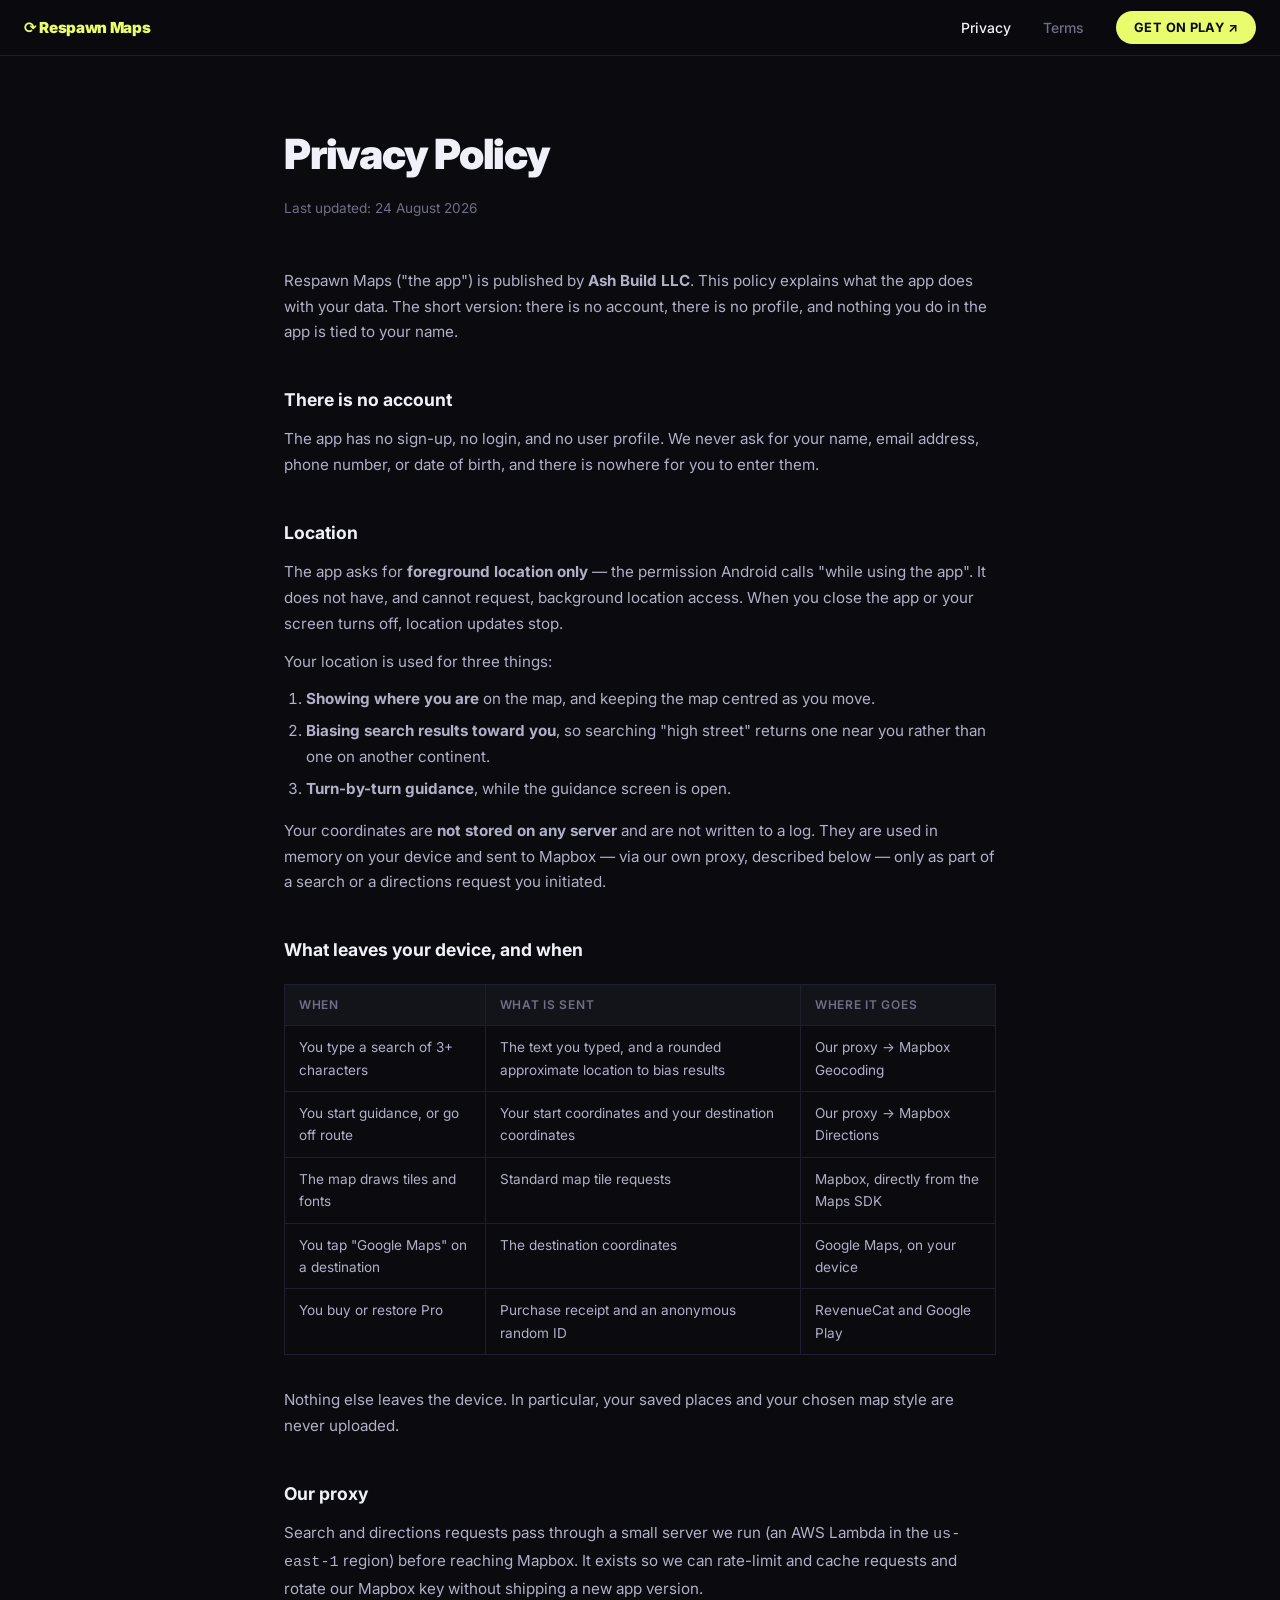
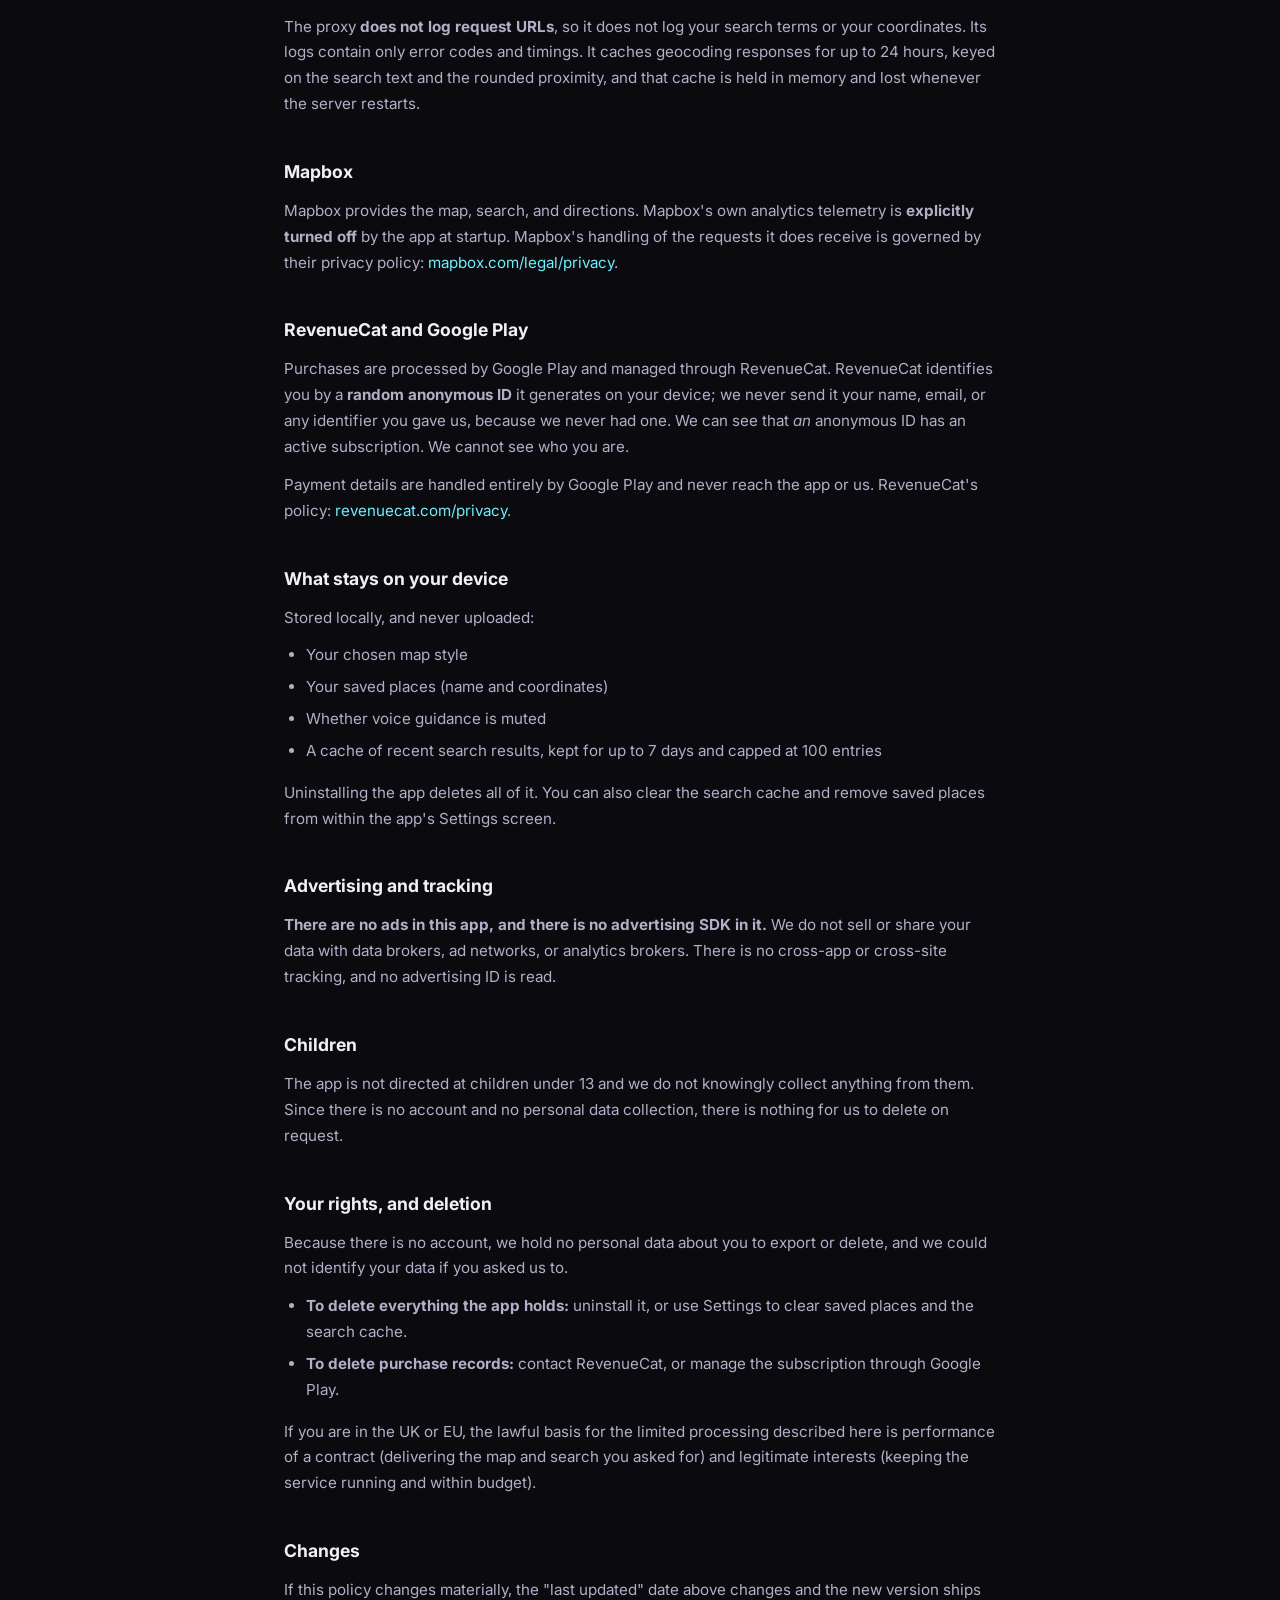
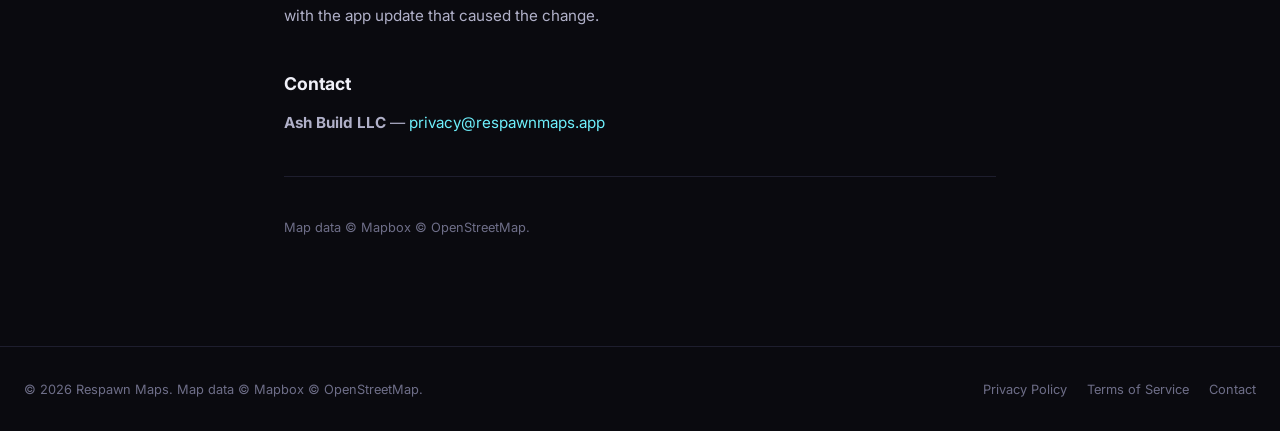
==== privacy.html @ 0413c215 "Add files via upload" ====
<!DOCTYPE html>
<html lang="en">
<head>
  <meta charset="UTF-8" />
  <meta name="viewport" content="width=device-width, initial-scale=1.0" />
  <title>Privacy Policy — Respawn Maps</title>
  <meta name="description" content="Respawn Maps privacy policy. No account, no profile, no tracking. Your location stays on your device." />
  <link rel="stylesheet" href="style.css" />
</head>
<body>

<nav>
  <a href="index.html" class="logo">⟳ Respawn Maps</a>
  <span class="spacer"></span>
  <a href="privacy.html" style="color:var(--text)">Privacy</a>
  <a href="terms.html">Terms</a>
  <a href="https://play.google.com/store/apps/details?id=com.ashbuild.respawnmaps" class="cta" target="_blank" rel="noopener">Get on Play ↗</a>
</nav>

<div class="legal-page">
  <h1>Privacy Policy</h1>
  <p class="updated">Last updated: 24 August 2026</p>

  <p>
    Respawn Maps ("the app") is published by <strong>Ash Build LLC</strong>. This policy explains
    what the app does with your data. The short version: there is no account, there is no profile,
    and nothing you do in the app is tied to your name.
  </p>

  <h2>There is no account</h2>
  <p>
    The app has no sign-up, no login, and no user profile. We never ask for your name, email
    address, phone number, or date of birth, and there is nowhere for you to enter them.
  </p>

  <h2>Location</h2>
  <p>
    The app asks for <strong>foreground location only</strong> — the permission Android calls
    "while using the app". It does not have, and cannot request, background location access.
    When you close the app or your screen turns off, location updates stop.
  </p>
  <p>Your location is used for three things:</p>
  <ol>
    <li><strong>Showing where you are</strong> on the map, and keeping the map centred as you move.</li>
    <li><strong>Biasing search results toward you</strong>, so searching "high street" returns one near you rather than one on another continent.</li>
    <li><strong>Turn-by-turn guidance</strong>, while the guidance screen is open.</li>
  </ol>
  <p>
    Your coordinates are <strong>not stored on any server</strong> and are not written to a log.
    They are used in memory on your device and sent to Mapbox — via our own proxy, described
    below — only as part of a search or a directions request you initiated.
  </p>

  <h2>What leaves your device, and when</h2>
  <table>
    <thead>
      <tr>
        <th>When</th>
        <th>What is sent</th>
        <th>Where it goes</th>
      </tr>
    </thead>
    <tbody>
      <tr>
        <td>You type a search of 3+ characters</td>
        <td>The text you typed, and a rounded approximate location to bias results</td>
        <td>Our proxy → Mapbox Geocoding</td>
      </tr>
      <tr>
        <td>You start guidance, or go off route</td>
        <td>Your start coordinates and your destination coordinates</td>
        <td>Our proxy → Mapbox Directions</td>
      </tr>
      <tr>
        <td>The map draws tiles and fonts</td>
        <td>Standard map tile requests</td>
        <td>Mapbox, directly from the Maps SDK</td>
      </tr>
      <tr>
        <td>You tap "Google Maps" on a destination</td>
        <td>The destination coordinates</td>
        <td>Google Maps, on your device</td>
      </tr>
      <tr>
        <td>You buy or restore Pro</td>
        <td>Purchase receipt and an anonymous random ID</td>
        <td>RevenueCat and Google Play</td>
      </tr>
    </tbody>
  </table>
  <p>
    Nothing else leaves the device. In particular, your saved places and your chosen map style
    are never uploaded.
  </p>

  <h2>Our proxy</h2>
  <p>
    Search and directions requests pass through a small server we run (an AWS Lambda in the
    <code>us-east-1</code> region) before reaching Mapbox. It exists so we can rate-limit and
    cache requests and rotate our Mapbox key without shipping a new app version.
  </p>
  <p>
    The proxy <strong>does not log request URLs</strong>, so it does not log your search terms or
    your coordinates. Its logs contain only error codes and timings. It caches geocoding responses
    for up to 24 hours, keyed on the search text and the rounded proximity, and that cache is held
    in memory and lost whenever the server restarts.
  </p>

  <h2>Mapbox</h2>
  <p>
    Mapbox provides the map, search, and directions. Mapbox's own analytics telemetry is
    <strong>explicitly turned off</strong> by the app at startup. Mapbox's handling of the requests
    it does receive is governed by their privacy policy:
    <a href="https://www.mapbox.com/legal/privacy" target="_blank" rel="noopener">mapbox.com/legal/privacy</a>.
  </p>

  <h2>RevenueCat and Google Play</h2>
  <p>
    Purchases are processed by Google Play and managed through RevenueCat. RevenueCat identifies
    you by a <strong>random anonymous ID</strong> it generates on your device; we never send it
    your name, email, or any identifier you gave us, because we never had one. We can see that
    <em>an</em> anonymous ID has an active subscription. We cannot see who you are.
  </p>
  <p>
    Payment details are handled entirely by Google Play and never reach the app or us.
    RevenueCat's policy: <a href="https://www.revenuecat.com/privacy" target="_blank" rel="noopener">revenuecat.com/privacy</a>.
  </p>

  <h2>What stays on your device</h2>
  <p>Stored locally, and never uploaded:</p>
  <ul>
    <li>Your chosen map style</li>
    <li>Your saved places (name and coordinates)</li>
    <li>Whether voice guidance is muted</li>
    <li>A cache of recent search results, kept for up to 7 days and capped at 100 entries</li>
  </ul>
  <p>
    Uninstalling the app deletes all of it. You can also clear the search cache and remove saved
    places from within the app's Settings screen.
  </p>

  <h2>Advertising and tracking</h2>
  <p>
    <strong>There are no ads in this app, and there is no advertising SDK in it.</strong> We do
    not sell or share your data with data brokers, ad networks, or analytics brokers. There is no
    cross-app or cross-site tracking, and no advertising ID is read.
  </p>

  <h2>Children</h2>
  <p>
    The app is not directed at children under 13 and we do not knowingly collect anything from
    them. Since there is no account and no personal data collection, there is nothing for us to
    delete on request.
  </p>

  <h2>Your rights, and deletion</h2>
  <p>
    Because there is no account, we hold no personal data about you to export or delete, and we
    could not identify your data if you asked us to.
  </p>
  <ul>
    <li><strong>To delete everything the app holds:</strong> uninstall it, or use Settings to clear saved places and the search cache.</li>
    <li><strong>To delete purchase records:</strong> contact RevenueCat, or manage the subscription through Google Play.</li>
  </ul>
  <p>
    If you are in the UK or EU, the lawful basis for the limited processing described here is
    performance of a contract (delivering the map and search you asked for) and legitimate
    interests (keeping the service running and within budget).
  </p>

  <h2>Changes</h2>
  <p>
    If this policy changes materially, the "last updated" date above changes and the new version
    ships with the app update that caused the change.
  </p>

  <h2>Contact</h2>
  <p>
    <strong>Ash Build LLC</strong> — <a href="mailto:privacy@respawnmaps.app">privacy@respawnmaps.app</a>
  </p>

  <hr />
  <p style="font-size:.8rem;color:var(--muted)">Map data © Mapbox © OpenStreetMap.</p>
</div>

<footer>
  <span>© 2026 Respawn Maps. Map data © Mapbox © OpenStreetMap.</span>
  <div class="links">
    <a href="privacy.html">Privacy Policy</a>
    <a href="terms.html">Terms of Service</a>
    <a href="mailto:hello@respawnmaps.app">Contact</a>
  </div>
</footer>

</body>
</html>
---- style.css ----
/* Respawn Maps — site/style.css */

@import url('https://fonts.googleapis.com/css2?family=Inter:wght@400;500;600;700;900&display=swap');

:root {
  --bg:        #0a0a0f;
  --surface:   #13131a;
  --border:    #1e1e2e;
  --accent:    #e8fc6e;      /* neon-yellow — echoes the crime-city palette */
  --accent2:   #6ef0fc;      /* cyan */
  --text:      #f0f0f8;
  --muted:     #6e6e88;
  --radius:    12px;
  --max:       760px;
}

*, *::before, *::after { box-sizing: border-box; margin: 0; padding: 0; }

html { font-size: 16px; scroll-behavior: smooth; }

body {
  background: var(--bg);
  color: var(--text);
  font-family: 'Inter', system-ui, sans-serif;
  line-height: 1.65;
  -webkit-font-smoothing: antialiased;
}

/* ── nav ─────────────────────────────────────────────── */
nav {
  position: sticky;
  top: 0;
  z-index: 100;
  background: rgba(10,10,15,.85);
  backdrop-filter: blur(16px);
  border-bottom: 1px solid var(--border);
  padding: 0 24px;
  display: flex;
  align-items: center;
  gap: 32px;
  height: 56px;
}

nav .logo {
  font-weight: 900;
  font-size: .95rem;
  letter-spacing: -.02em;
  color: var(--accent);
  text-decoration: none;
  white-space: nowrap;
}

nav a {
  color: var(--muted);
  text-decoration: none;
  font-size: .875rem;
  font-weight: 500;
  transition: color .15s;
}
nav a:hover { color: var(--text); }

nav .spacer { flex: 1; }

nav .cta {
  background: var(--accent);
  color: #0a0a0f;
  padding: 6px 18px;
  border-radius: 999px;
  font-weight: 700;
  font-size: .8rem;
  letter-spacing: .03em;
  text-transform: uppercase;
  text-decoration: none;
  transition: opacity .15s;
  white-space: nowrap;
}
nav .cta:hover { opacity: .85; }

/* ── hero ─────────────────────────────────────────────── */
.hero {
  min-height: 86vh;
  display: flex;
  flex-direction: column;
  align-items: center;
  justify-content: center;
  text-align: center;
  padding: 80px 24px 64px;
  background:
    radial-gradient(ellipse 80% 50% at 50% -10%, rgba(232,252,110,.08) 0%, transparent 70%),
    radial-gradient(ellipse 60% 40% at 80% 80%, rgba(110,240,252,.04) 0%, transparent 60%);
}

.badge {
  display: inline-flex;
  align-items: center;
  gap: 6px;
  background: rgba(232,252,110,.1);
  border: 1px solid rgba(232,252,110,.25);
  color: var(--accent);
  font-size: .75rem;
  font-weight: 700;
  letter-spacing: .08em;
  text-transform: uppercase;
  padding: 4px 14px;
  border-radius: 999px;
  margin-bottom: 28px;
}
.badge .dot {
  width: 6px; height: 6px;
  background: var(--accent);
  border-radius: 50%;
  animation: pulse 2s ease-in-out infinite;
}
@keyframes pulse {
  0%,100% { opacity: 1; }
  50%      { opacity: .3; }
}

.hero h1 {
  font-size: clamp(2.4rem, 6vw, 4.8rem);
  font-weight: 900;
  letter-spacing: -.04em;
  line-height: 1.05;
  max-width: 820px;
  margin-bottom: 20px;
}

.hero h1 em {
  font-style: normal;
  background: linear-gradient(135deg, var(--accent), var(--accent2));
  -webkit-background-clip: text;
  -webkit-text-fill-color: transparent;
  background-clip: text;
}

.hero p {
  font-size: 1.15rem;
  color: var(--muted);
  max-width: 500px;
  margin-bottom: 40px;
}

.hero-actions {
  display: flex;
  gap: 12px;
  flex-wrap: wrap;
  justify-content: center;
}

.btn-primary {
  display: inline-flex;
  align-items: center;
  gap: 8px;
  background: var(--accent);
  color: #0a0a0f;
  font-weight: 700;
  font-size: .9rem;
  padding: 14px 28px;
  border-radius: 999px;
  text-decoration: none;
  transition: transform .15s, opacity .15s;
}
.btn-primary:hover { transform: translateY(-2px); opacity: .9; }

.btn-secondary {
  display: inline-flex;
  align-items: center;
  gap: 8px;
  background: transparent;
  color: var(--text);
  font-weight: 600;
  font-size: .9rem;
  padding: 14px 28px;
  border-radius: 999px;
  border: 1px solid var(--border);
  text-decoration: none;
  transition: border-color .15s, transform .15s;
}
.btn-secondary:hover { border-color: var(--muted); transform: translateY(-2px); }

/* ── style showcase strip ─────────────────────────────── */
.styles-strip {
  display: flex;
  gap: 12px;
  overflow-x: auto;
  padding: 0 24px 48px;
  scrollbar-width: none;
  justify-content: center;
  flex-wrap: wrap;
}
.style-chip {
  display: flex;
  align-items: center;
  gap: 8px;
  background: var(--surface);
  border: 1px solid var(--border);
  border-radius: var(--radius);
  padding: 8px 16px;
  font-size: .8rem;
  font-weight: 600;
  color: var(--muted);
  white-space: nowrap;
}
.style-chip .swatch {
  width: 10px; height: 10px; border-radius: 50%;
}

/* ── features ─────────────────────────────────────────── */
.section {
  max-width: var(--max);
  margin: 0 auto;
  padding: 72px 24px;
}

.section-label {
  font-size: .7rem;
  font-weight: 700;
  letter-spacing: .12em;
  text-transform: uppercase;
  color: var(--accent);
  margin-bottom: 12px;
}

.section h2 {
  font-size: clamp(1.6rem, 4vw, 2.4rem);
  font-weight: 900;
  letter-spacing: -.03em;
  margin-bottom: 16px;
}

.section .lead {
  color: var(--muted);
  font-size: 1.05rem;
  max-width: 600px;
  margin-bottom: 48px;
}

.features-grid {
  display: grid;
  grid-template-columns: repeat(auto-fill, minmax(280px, 1fr));
  gap: 16px;
}

.feature-card {
  background: var(--surface);
  border: 1px solid var(--border);
  border-radius: var(--radius);
  padding: 24px;
  transition: border-color .2s, transform .2s;
}
.feature-card:hover { border-color: var(--muted); transform: translateY(-2px); }

.feature-icon {
  font-size: 1.5rem;
  margin-bottom: 14px;
}

.feature-card h3 {
  font-size: .95rem;
  font-weight: 700;
  margin-bottom: 8px;
}

.feature-card p {
  font-size: .85rem;
  color: var(--muted);
  line-height: 1.55;
}

/* ── pricing ──────────────────────────────────────────── */
.pricing-wrap {
  display: grid;
  grid-template-columns: 1fr 1fr;
  gap: 16px;
}
@media (max-width: 560px) { .pricing-wrap { grid-template-columns: 1fr; } }

.plan {
  background: var(--surface);
  border: 1px solid var(--border);
  border-radius: var(--radius);
  padding: 28px;
}

.plan.featured {
  border-color: var(--accent);
  background: rgba(232,252,110,.04);
}

.plan-name {
  font-size: .7rem;
  font-weight: 700;
  letter-spacing: .1em;
  text-transform: uppercase;
  color: var(--muted);
  margin-bottom: 8px;
}

.plan.featured .plan-name { color: var(--accent); }

.plan-price {
  font-size: 2rem;
  font-weight: 900;
  letter-spacing: -.04em;
  margin-bottom: 4px;
}

.plan-sub {
  font-size: .8rem;
  color: var(--muted);
  margin-bottom: 24px;
}

.plan ul {
  list-style: none;
  display: flex;
  flex-direction: column;
  gap: 10px;
}

.plan ul li {
  font-size: .875rem;
  display: flex;
  align-items: flex-start;
  gap: 10px;
  color: var(--muted);
}
.plan ul li .check { color: var(--accent); flex-shrink: 0; }
.plan.featured ul li { color: var(--text); }

/* ── divider ──────────────────────────────────────────── */
hr.divider {
  border: none;
  border-top: 1px solid var(--border);
  margin: 0 24px;
}

/* ── footer ───────────────────────────────────────────── */
footer {
  border-top: 1px solid var(--border);
  padding: 32px 24px;
  display: flex;
  flex-wrap: wrap;
  gap: 16px;
  align-items: center;
  justify-content: space-between;
  font-size: .8rem;
  color: var(--muted);
}

footer a { color: var(--muted); text-decoration: none; }
footer a:hover { color: var(--text); }
footer .links { display: flex; gap: 20px; }

/* ── legal pages ──────────────────────────────────────── */
.legal-page {
  max-width: var(--max);
  margin: 0 auto;
  padding: 64px 24px 96px;
}

.legal-page h1 {
  font-size: clamp(1.8rem, 4vw, 2.6rem);
  font-weight: 900;
  letter-spacing: -.03em;
  margin-bottom: 8px;
}

.legal-page .updated {
  color: var(--muted);
  font-size: .85rem;
  margin-bottom: 48px;
}

.legal-page h2 {
  font-size: 1.1rem;
  font-weight: 700;
  margin: 40px 0 12px;
  color: var(--text);
}

.legal-page p, .legal-page li {
  font-size: .95rem;
  color: #b0b0c8;
  line-height: 1.7;
  margin-bottom: 12px;
}

.legal-page ul, .legal-page ol {
  padding-left: 1.4em;
  margin-bottom: 16px;
}

.legal-page li { margin-bottom: 6px; }

.legal-page a { color: var(--accent2); text-decoration: none; }
.legal-page a:hover { text-decoration: underline; }

.legal-page table {
  width: 100%;
  border-collapse: collapse;
  margin: 20px 0 32px;
  font-size: .85rem;
}

.legal-page th, .legal-page td {
  text-align: left;
  padding: 10px 14px;
  border: 1px solid var(--border);
  vertical-align: top;
}

.legal-page th {
  color: var(--muted);
  font-weight: 600;
  font-size: .75rem;
  letter-spacing: .06em;
  text-transform: uppercase;
  background: var(--surface);
}

.legal-page td { color: #b0b0c8; }

.legal-page .note-box {
  background: var(--surface);
  border: 1px solid var(--border);
  border-left: 3px solid var(--accent);
  border-radius: var(--radius);
  padding: 16px 20px;
  margin-bottom: 32px;
  font-size: .875rem;
  color: var(--muted);
}

.legal-page hr { border: none; border-top: 1px solid var(--border); margin: 40px 0; }
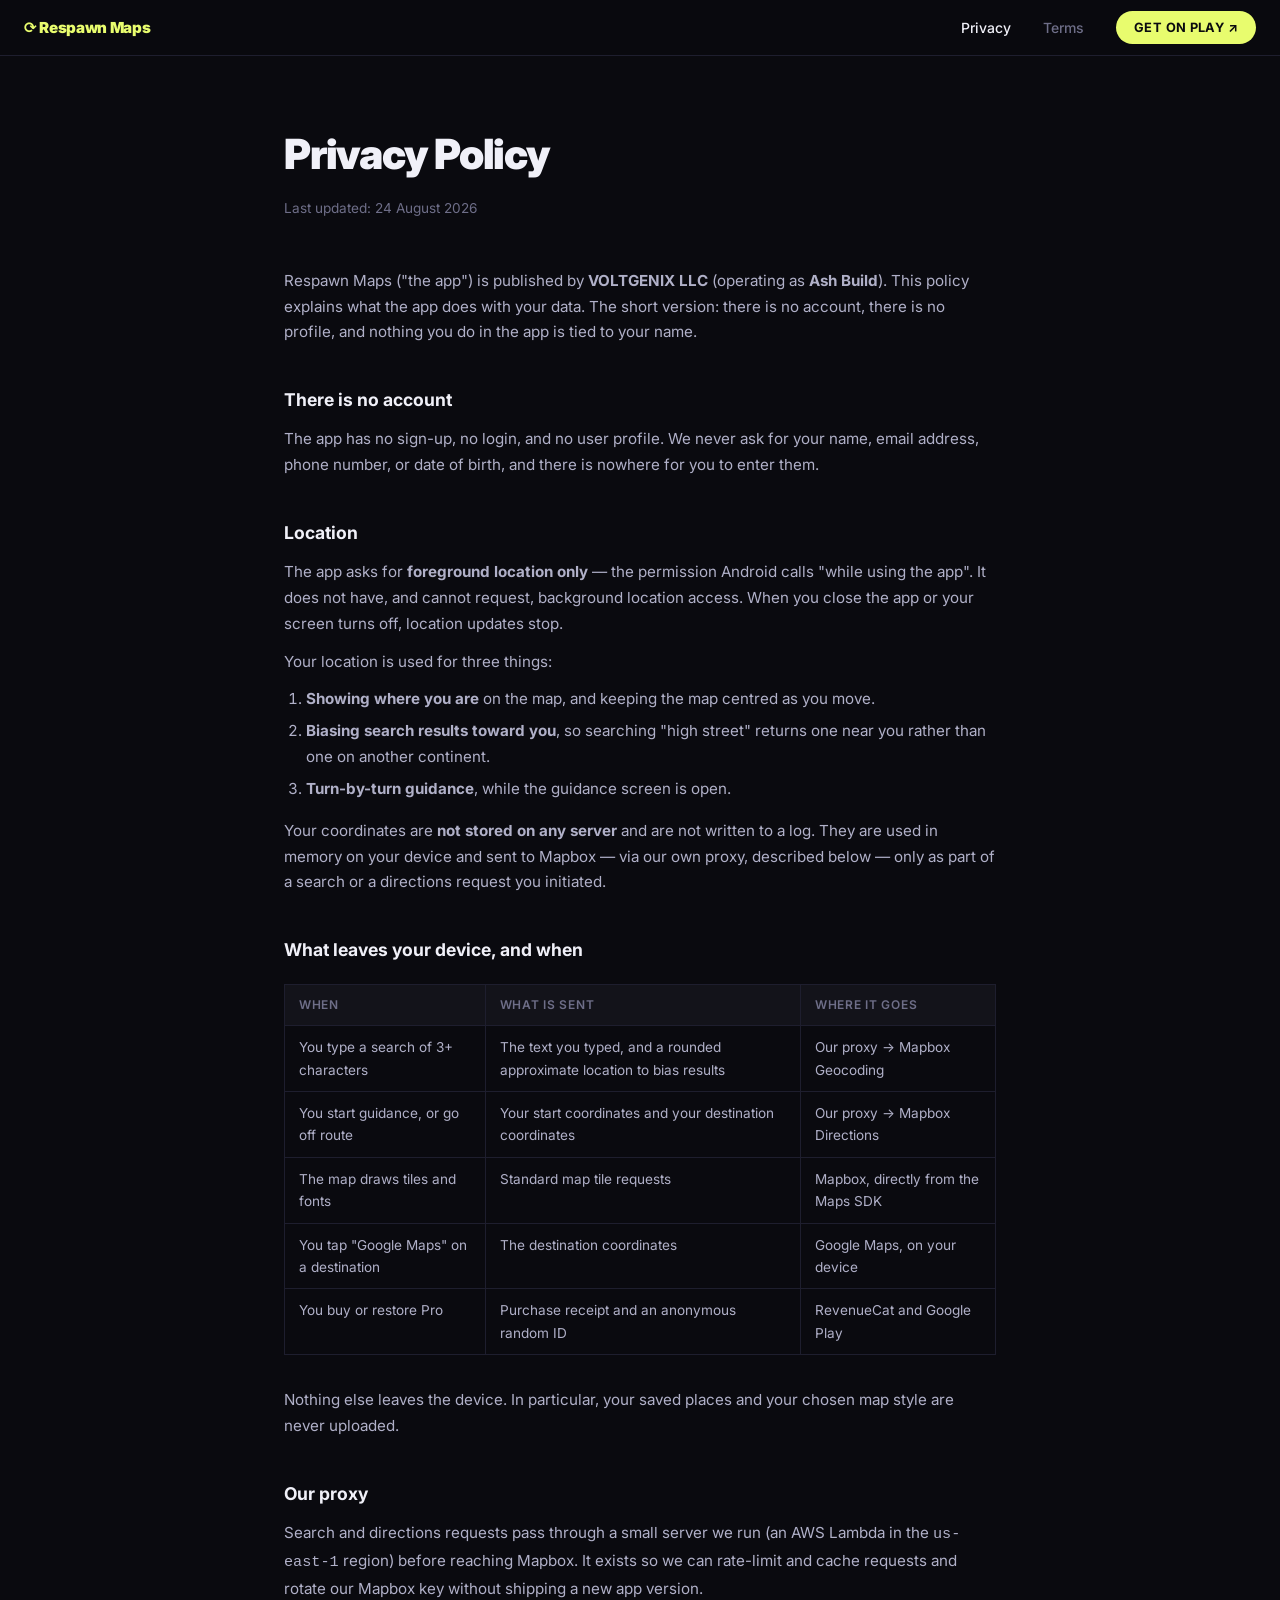
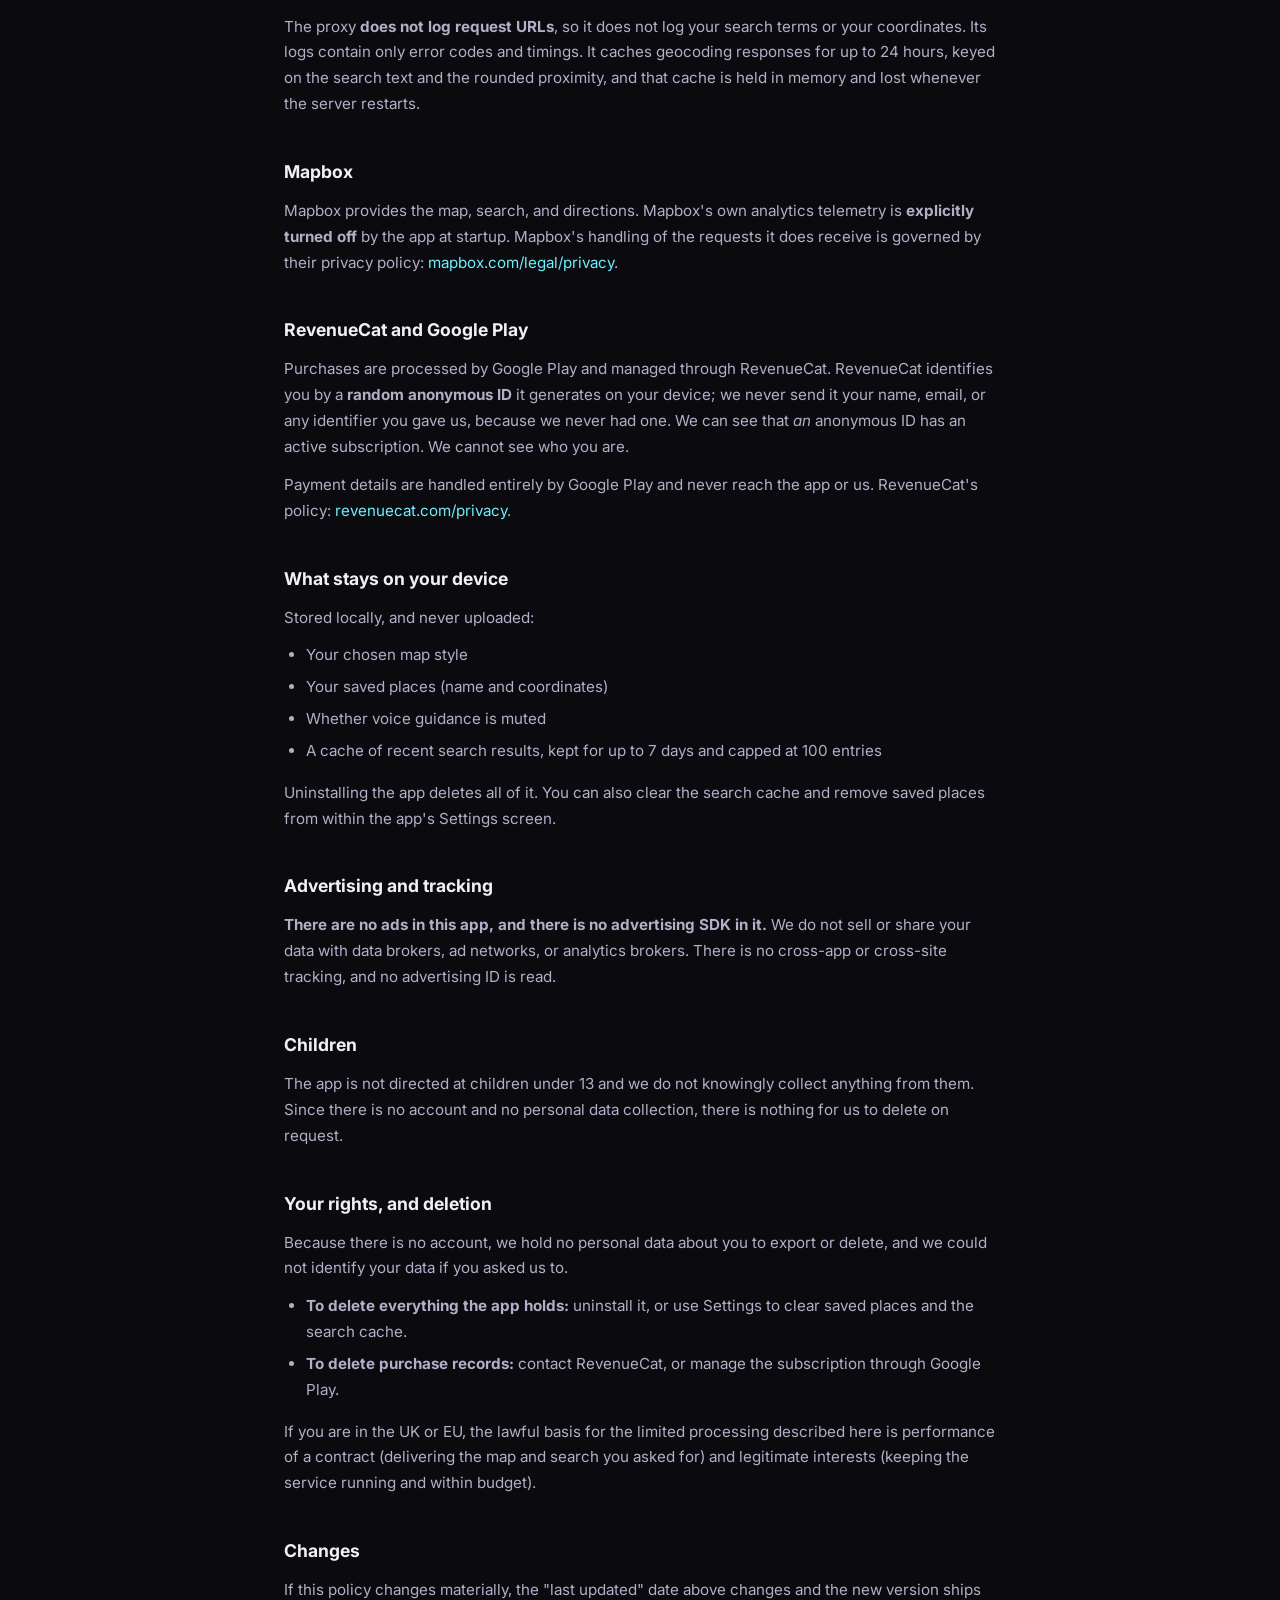
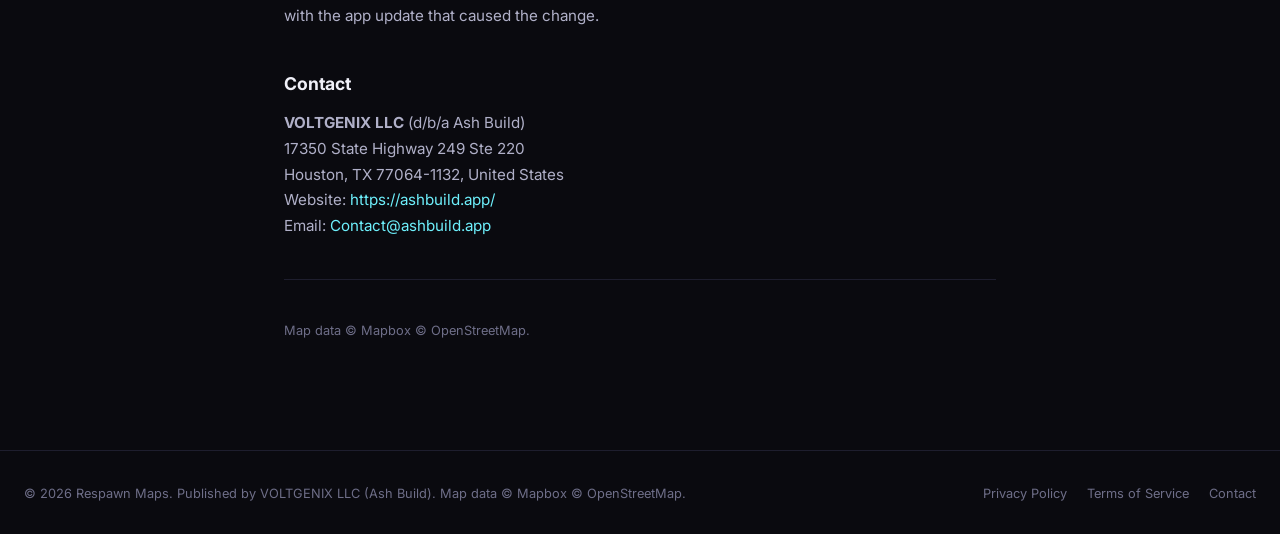
==== commit f4e7ff69: "Update site: add squircle icons, company details and legal contact" ====
--- a/privacy.html
+++ b/privacy.html
@@ -6,6 +6,7 @@
   <title>Privacy Policy — Respawn Maps</title>
   <meta name="description" content="Respawn Maps privacy policy. No account, no profile, no tracking. Your location stays on your device." />
   <link rel="stylesheet" href="style.css" />
+  <link rel="icon" type="image/png" href="favicon.png" />
 </head>
 <body>
 
@@ -14,7 +15,7 @@
   <span class="spacer"></span>
   <a href="privacy.html" style="color:var(--text)">Privacy</a>
   <a href="terms.html">Terms</a>
-  <a href="https://play.google.com/store/apps/details?id=com.ashbuild.respawnmaps" class="cta" target="_blank" rel="noopener">Get on Play ↗</a>
+  <a href="https://play.google.com/store/apps/details?id=app.Respawn.mobile" class="cta" target="_blank" rel="noopener">Get on Play ↗</a>
 </nav>
 
 <div class="legal-page">
@@ -22,7 +23,7 @@
   <p class="updated">Last updated: 24 August 2026</p>
 
   <p>
-    Respawn Maps ("the app") is published by <strong>Ash Build LLC</strong>. This policy explains
+    Respawn Maps ("the app") is published by <strong>VOLTGENIX LLC</strong> (operating as <strong>Ash Build</strong>). This policy explains
     what the app does with your data. The short version: there is no account, there is no profile,
     and nothing you do in the app is tied to your name.
   </p>
@@ -176,7 +177,11 @@
 
   <h2>Contact</h2>
   <p>
-    <strong>Ash Build LLC</strong> — <a href="mailto:privacy@respawnmaps.app">privacy@respawnmaps.app</a>
+    <strong>VOLTGENIX LLC</strong> (d/b/a Ash Build)<br />
+    17350 State Highway 249 Ste 220<br />
+    Houston, TX 77064-1132, United States<br />
+    Website: <a href="https://ashbuild.app/" target="_blank" rel="noopener">https://ashbuild.app/</a><br />
+    Email: <a href="mailto:Contact@ashbuild.app">Contact@ashbuild.app</a>
   </p>
 
   <hr />
@@ -184,11 +189,11 @@
 </div>
 
 <footer>
-  <span>© 2026 Respawn Maps. Map data © Mapbox © OpenStreetMap.</span>
+  <span>© 2026 Respawn Maps. Published by VOLTGENIX LLC (Ash Build). Map data © Mapbox © OpenStreetMap.</span>
   <div class="links">
     <a href="privacy.html">Privacy Policy</a>
     <a href="terms.html">Terms of Service</a>
-    <a href="mailto:hello@respawnmaps.app">Contact</a>
+    <a href="mailto:Contact@ashbuild.app">Contact</a>
   </div>
 </footer>
 
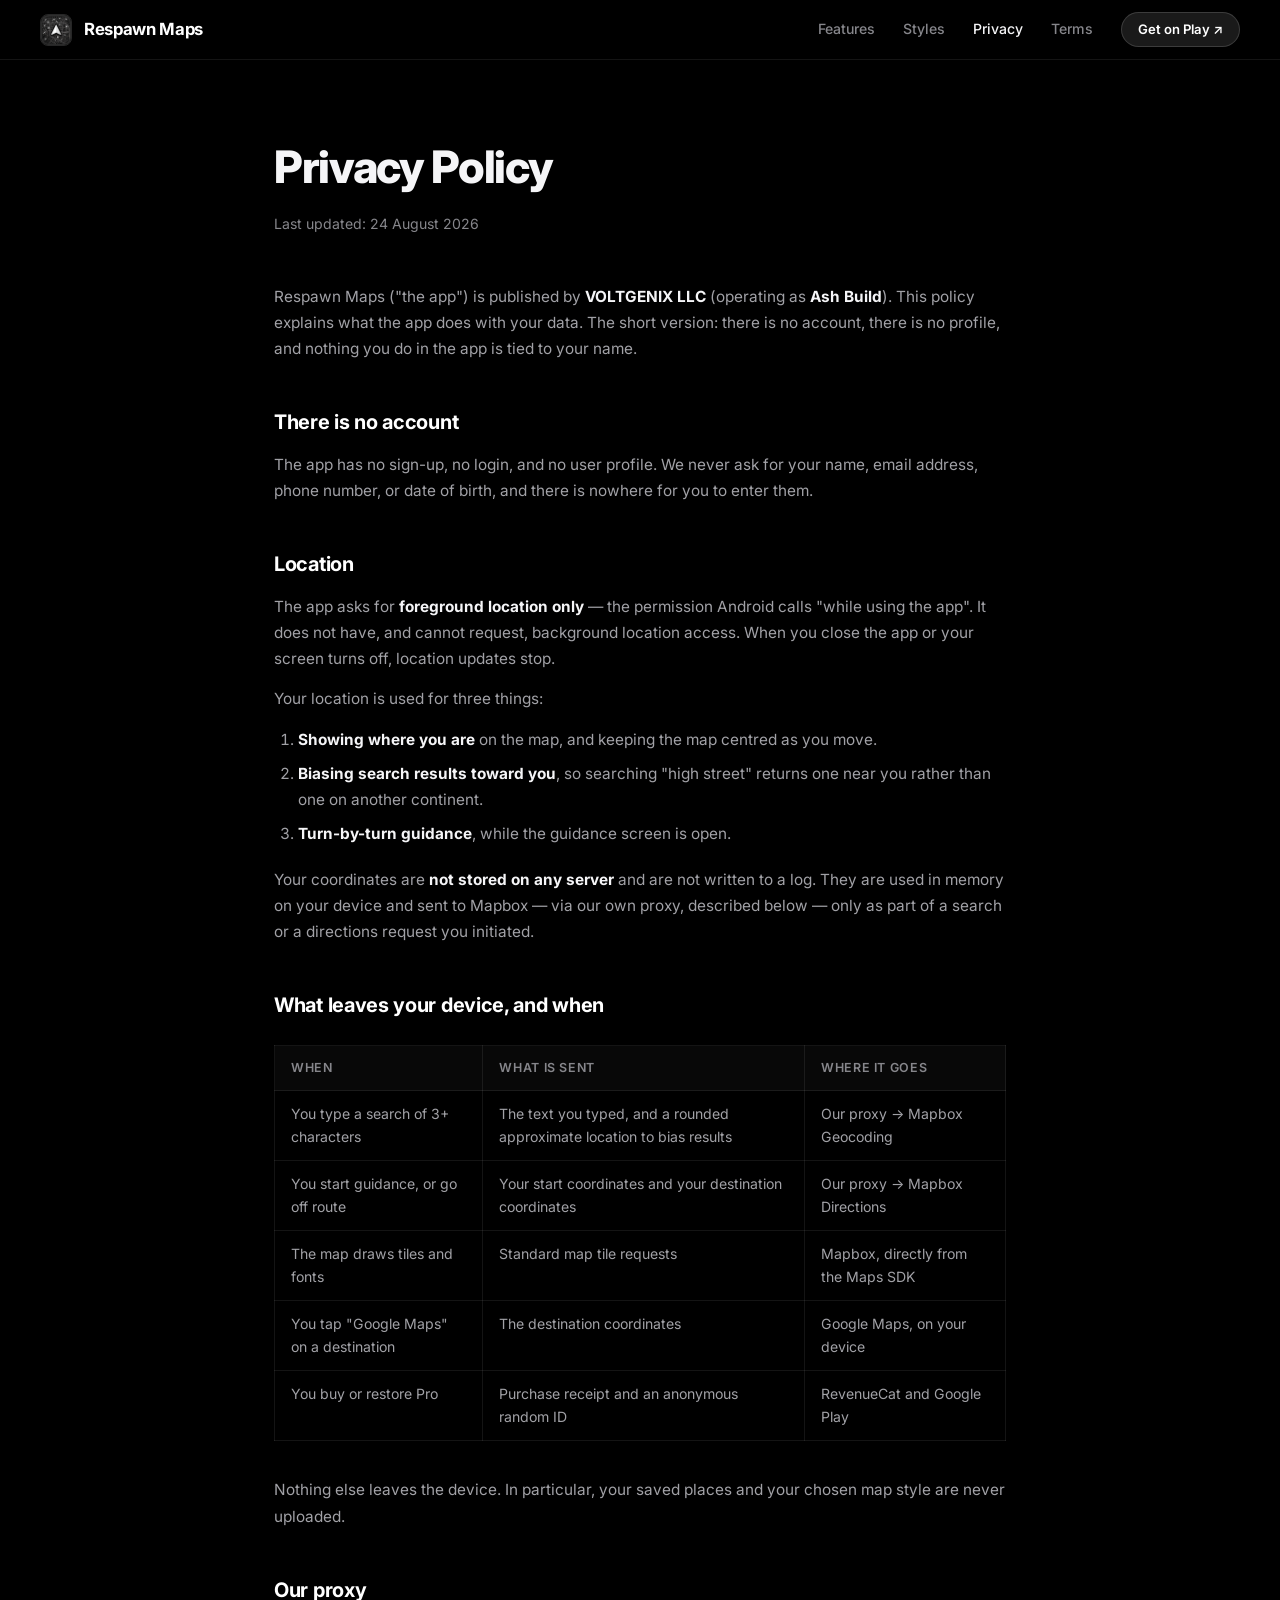
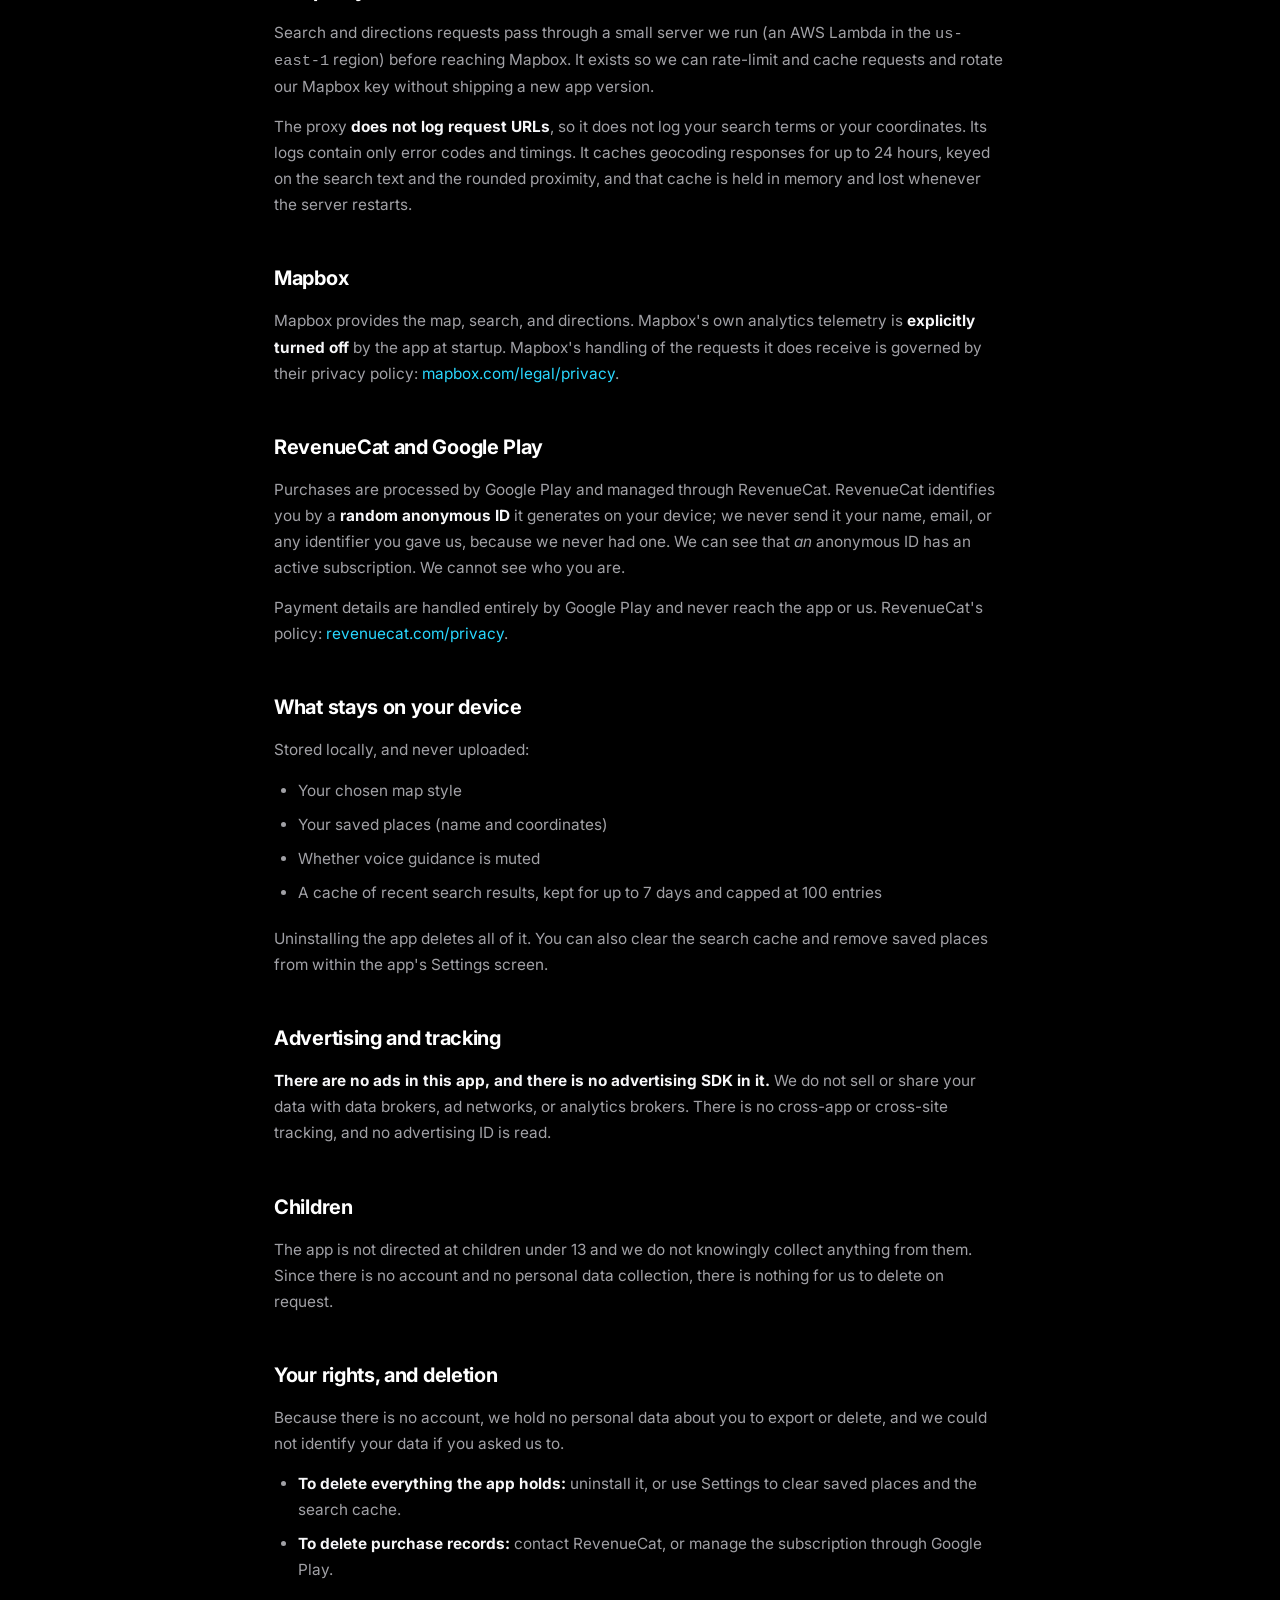
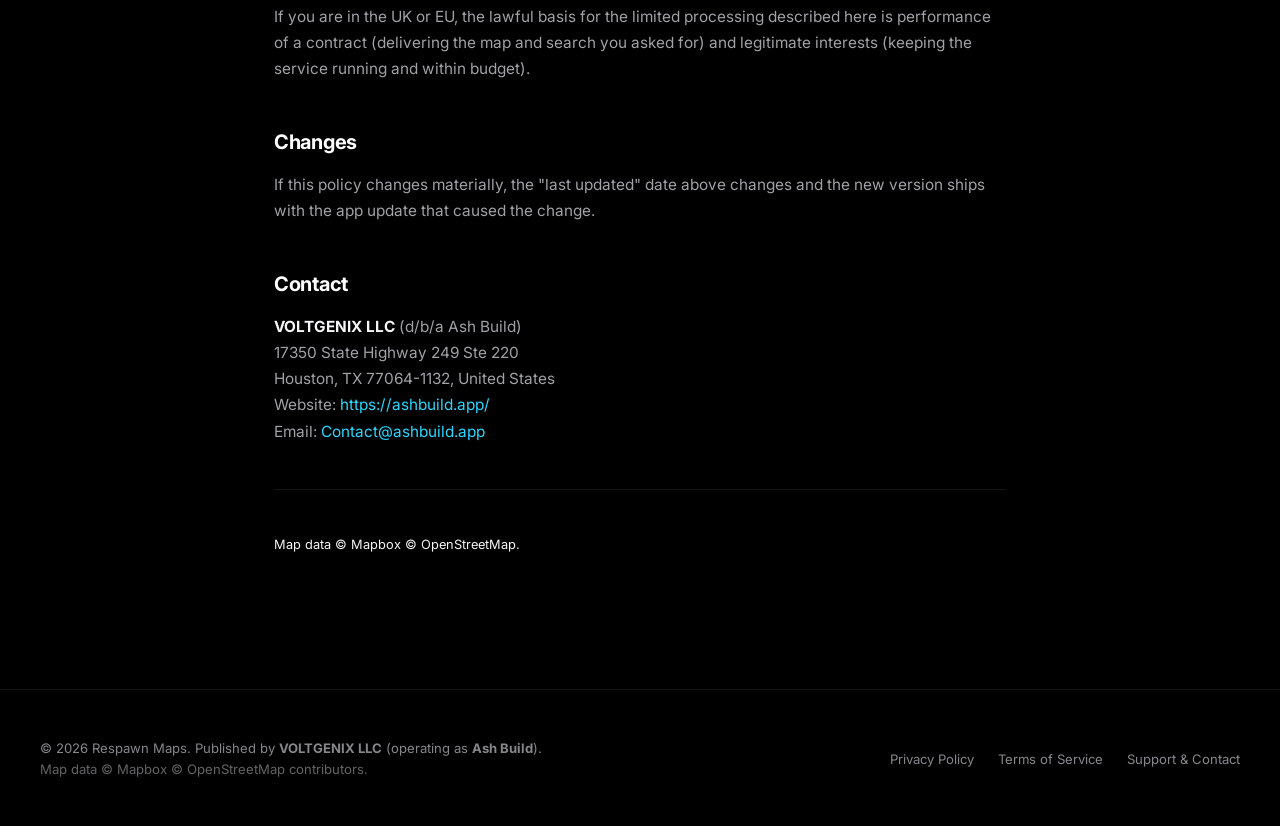
==== commit b8f051bd: "Apple style redesign: app logo, bento features, all 7 game skins, remove pricing" ====
--- a/privacy.html
+++ b/privacy.html
@@ -11,11 +11,19 @@
 <body>
 
 <nav>
-  <a href="index.html" class="logo">⟳ Respawn Maps</a>
-  <span class="spacer"></span>
-  <a href="privacy.html" style="color:var(--text)">Privacy</a>
-  <a href="terms.html">Terms</a>
-  <a href="https://play.google.com/store/apps/details?id=app.Respawn.mobile" class="cta" target="_blank" rel="noopener">Get on Play ↗</a>
+  <div class="nav-inner">
+    <a href="index.html" class="nav-brand">
+      <img src="icon.png" alt="Respawn Maps Logo" class="nav-logo-img" />
+      <span class="nav-title">Respawn Maps</span>
+    </a>
+    <div class="nav-links">
+      <a href="index.html#features">Features</a>
+      <a href="index.html#worlds">Styles</a>
+      <a href="privacy.html" style="color:var(--text-primary)">Privacy</a>
+      <a href="terms.html">Terms</a>
+      <a href="https://play.google.com/store/apps/details?id=app.Respawn.mobile" class="btn-nav" target="_blank" rel="noopener">Get on Play ↗</a>
+    </div>
+  </div>
 </nav>
 
 <div class="legal-page">
@@ -189,11 +197,17 @@
 </div>
 
 <footer>
-  <span>© 2026 Respawn Maps. Published by VOLTGENIX LLC (Ash Build). Map data © Mapbox © OpenStreetMap.</span>
-  <div class="links">
-    <a href="privacy.html">Privacy Policy</a>
-    <a href="terms.html">Terms of Service</a>
-    <a href="mailto:Contact@ashbuild.app">Contact</a>
+  <div class="footer-inner">
+    <div>
+      © 2026 Respawn Maps. Published by <strong>VOLTGENIX LLC</strong> (operating as <strong>Ash Build</strong>).
+      <br>
+      <span style="color:var(--text-tertiary)">Map data © Mapbox © OpenStreetMap contributors.</span>
+    </div>
+    <div class="footer-links">
+      <a href="privacy.html">Privacy Policy</a>
+      <a href="terms.html">Terms of Service</a>
+      <a href="mailto:Contact@ashbuild.app">Support &amp; Contact</a>
+    </div>
   </div>
 </footer>
 
--- a/style.css
+++ b/style.css
@@ -1,435 +1,742 @@
-/* Respawn Maps — site/style.css */
-
-@import url('https://fonts.googleapis.com/css2?family=Inter:wght@400;500;600;700;900&display=swap');
+/* Respawn Maps — Apple-Inspired Design System */
+@import url('https://fonts.googleapis.com/css2?family=Inter:wght@300;400;500;600;700;800;900&display=swap');
 
 :root {
-  --bg:        #0a0a0f;
-  --surface:   #13131a;
-  --border:    #1e1e2e;
-  --accent:    #e8fc6e;      /* neon-yellow — echoes the crime-city palette */
-  --accent2:   #6ef0fc;      /* cyan */
-  --text:      #f0f0f8;
-  --muted:     #6e6e88;
-  --radius:    12px;
-  --max:       760px;
-}
-
-*, *::before, *::after { box-sizing: border-box; margin: 0; padding: 0; }
-
-html { font-size: 16px; scroll-behavior: smooth; }
+  --bg: #000000;
+  --bg-subtle: #08080a;
+  --surface: #101014;
+  --surface-card: rgba(255, 255, 255, 0.035);
+  --surface-card-hover: rgba(255, 255, 255, 0.065);
+  --border: rgba(255, 255, 255, 0.08);
+  --border-strong: rgba(255, 255, 255, 0.16);
+  --border-hover: rgba(255, 255, 255, 0.25);
+  
+  --text-primary: #F5F5F7;
+  --text-secondary: #86868B;
+  --text-tertiary: #636366;
+  
+  --accent-cyan: #29D8FF;
+  --accent-amber: #FFB340;
+  --accent-emerald: #30D158;
+  --accent-purple: #BF5AF2;
+  
+  --radius-sm: 8px;
+  --radius-md: 16px;
+  --radius-lg: 24px;
+  --radius-xl: 32px;
+  --radius-full: 9999px;
+  
+  --max-width: 1200px;
+  --transition: all 0.3s cubic-bezier(0.16, 1, 0.3, 1);
+}
+
+*, *::before, *::after {
+  box-sizing: border-box;
+  margin: 0;
+  padding: 0;
+}
+
+html {
+  font-size: 16px;
+  scroll-behavior: smooth;
+  background-color: var(--bg);
+}
 
 body {
-  background: var(--bg);
-  color: var(--text);
-  font-family: 'Inter', system-ui, sans-serif;
-  line-height: 1.65;
+  background-color: var(--bg);
+  color: var(--text-primary);
+  font-family: -apple-system, BlinkMacSystemFont, 'SF Pro Display', 'Inter', system-ui, sans-serif;
+  line-height: 1.6;
   -webkit-font-smoothing: antialiased;
-}
-
-/* ── nav ─────────────────────────────────────────────── */
+  -moz-osx-font-smoothing: grayscale;
+  overflow-x: hidden;
+}
+
+/* ── Typography Utilities ─────────────────────────────── */
+.gradient-text {
+  background: linear-gradient(180deg, #FFFFFF 0%, #A1A1A6 100%);
+  -webkit-background-clip: text;
+  -webkit-text-fill-color: transparent;
+}
+
+.gradient-text-accent {
+  background: linear-gradient(135deg, #FFFFFF 30%, var(--accent-cyan) 100%);
+  -webkit-background-clip: text;
+  -webkit-text-fill-color: transparent;
+}
+
+/* ── Navigation ────────────────────────────────────────── */
 nav {
   position: sticky;
   top: 0;
-  z-index: 100;
-  background: rgba(10,10,15,.85);
-  backdrop-filter: blur(16px);
+  z-index: 1000;
+  backdrop-filter: saturate(180%) blur(20px);
+  -webkit-backdrop-filter: saturate(180%) blur(20px);
+  background: rgba(0, 0, 0, 0.75);
   border-bottom: 1px solid var(--border);
-  padding: 0 24px;
-  display: flex;
-  align-items: center;
-  gap: 32px;
-  height: 56px;
-}
-
-nav .logo {
-  font-weight: 900;
-  font-size: .95rem;
-  letter-spacing: -.02em;
-  color: var(--accent);
+  height: 60px;
+  display: flex;
+  align-items: center;
+  padding: 0 32px;
+  transition: var(--transition);
+}
+
+.nav-inner {
+  max-width: var(--max-width);
+  width: 100%;
+  margin: 0 auto;
+  display: flex;
+  align-items: center;
+  justify-content: space-between;
+}
+
+.nav-brand {
+  display: flex;
+  align-items: center;
+  gap: 12px;
   text-decoration: none;
-  white-space: nowrap;
-}
-
-nav a {
-  color: var(--muted);
+  color: var(--text-primary);
+}
+
+.nav-logo-img {
+  width: 32px;
+  height: 32px;
+  border-radius: 8px;
+  object-fit: cover;
+  box-shadow: 0 2px 8px rgba(0, 0, 0, 0.5);
+  border: 1px solid rgba(255, 255, 255, 0.15);
+}
+
+.nav-title {
+  font-size: 1.05rem;
+  font-weight: 700;
+  letter-spacing: -0.02em;
+  color: #FFFFFF;
+}
+
+.nav-links {
+  display: flex;
+  align-items: center;
+  gap: 28px;
+}
+
+.nav-links a {
+  color: var(--text-secondary);
+  font-size: 0.88rem;
+  font-weight: 500;
   text-decoration: none;
-  font-size: .875rem;
-  font-weight: 500;
-  transition: color .15s;
-}
-nav a:hover { color: var(--text); }
-
-nav .spacer { flex: 1; }
-
-nav .cta {
-  background: var(--accent);
-  color: #0a0a0f;
-  padding: 6px 18px;
-  border-radius: 999px;
-  font-weight: 700;
-  font-size: .8rem;
-  letter-spacing: .03em;
-  text-transform: uppercase;
-  text-decoration: none;
-  transition: opacity .15s;
-  white-space: nowrap;
-}
-nav .cta:hover { opacity: .85; }
-
-/* ── hero ─────────────────────────────────────────────── */
+  transition: color 0.2s ease;
+}
+
+.nav-links a:hover {
+  color: var(--text-primary);
+}
+
+.btn-nav {
+  background: rgba(255, 255, 255, 0.1);
+  color: #FFFFFF !important;
+  padding: 6px 16px;
+  border-radius: var(--radius-full);
+  border: 1px solid rgba(255, 255, 255, 0.15);
+  font-size: 0.82rem !important;
+  font-weight: 600 !important;
+  transition: var(--transition);
+}
+
+.btn-nav:hover {
+  background: rgba(255, 255, 255, 0.2);
+  border-color: rgba(255, 255, 255, 0.3);
+  transform: translateY(-1px);
+}
+
+/* ── Hero Section ──────────────────────────────────────── */
 .hero {
-  min-height: 86vh;
+  position: relative;
+  min-height: 92vh;
   display: flex;
   flex-direction: column;
   align-items: center;
   justify-content: center;
   text-align: center;
-  padding: 80px 24px 64px;
+  padding: 100px 24px 80px;
   background:
-    radial-gradient(ellipse 80% 50% at 50% -10%, rgba(232,252,110,.08) 0%, transparent 70%),
-    radial-gradient(ellipse 60% 40% at 80% 80%, rgba(110,240,252,.04) 0%, transparent 60%);
-}
-
-.badge {
+    radial-gradient(circle at 50% 12%, rgba(41, 216, 255, 0.08) 0%, transparent 55%),
+    radial-gradient(circle at 50% 40%, rgba(255, 179, 64, 0.04) 0%, transparent 60%);
+  overflow: hidden;
+}
+
+.hero-pill {
   display: inline-flex;
   align-items: center;
-  gap: 6px;
-  background: rgba(232,252,110,.1);
-  border: 1px solid rgba(232,252,110,.25);
-  color: var(--accent);
-  font-size: .75rem;
-  font-weight: 700;
-  letter-spacing: .08em;
-  text-transform: uppercase;
-  padding: 4px 14px;
-  border-radius: 999px;
+  gap: 8px;
+  padding: 8px 18px;
+  border-radius: var(--radius-full);
+  background: rgba(255, 255, 255, 0.05);
+  border: 1px solid var(--border-strong);
+  color: var(--text-secondary);
+  font-size: 0.84rem;
+  font-weight: 500;
+  margin-bottom: 32px;
+  backdrop-filter: blur(12px);
+  -webkit-backdrop-filter: blur(12px);
+  transition: var(--transition);
+}
+
+.hero-pill:hover {
+  background: rgba(255, 255, 255, 0.08);
+  border-color: rgba(255, 255, 255, 0.25);
+  color: var(--text-primary);
+}
+
+.pulse-dot {
+  width: 7px;
+  height: 7px;
+  border-radius: 50%;
+  background-color: var(--accent-emerald);
+  box-shadow: 0 0 10px var(--accent-emerald);
+  animation: pulse 2s infinite ease-in-out;
+}
+
+@keyframes pulse {
+  0%, 100% { opacity: 0.4; transform: scale(0.9); }
+  50% { opacity: 1; transform: scale(1.15); }
+}
+
+.hero-logo-wrapper {
   margin-bottom: 28px;
-}
-.badge .dot {
-  width: 6px; height: 6px;
-  background: var(--accent);
-  border-radius: 50%;
-  animation: pulse 2s ease-in-out infinite;
-}
-@keyframes pulse {
-  0%,100% { opacity: 1; }
-  50%      { opacity: .3; }
+  position: relative;
+}
+
+.hero-logo-glow {
+  position: absolute;
+  top: 50%;
+  left: 50%;
+  transform: translate(-50%, -50%);
+  width: 150px;
+  height: 150px;
+  background: radial-gradient(circle, rgba(41, 216, 255, 0.25) 0%, transparent 70%);
+  filter: blur(24px);
+  z-index: 0;
+}
+
+.hero-app-icon {
+  position: relative;
+  z-index: 1;
+  width: 128px;
+  height: 128px;
+  border-radius: 28px;
+  object-fit: cover;
+  box-shadow:
+    0 20px 40px rgba(0, 0, 0, 0.8),
+    0 0 0 1px rgba(255, 255, 255, 0.15),
+    inset 0 1px 1px rgba(255, 255, 255, 0.3);
+  transition: transform 0.4s cubic-bezier(0.175, 0.885, 0.32, 1.275);
+}
+
+.hero-app-icon:hover {
+  transform: scale(1.05) translateY(-4px);
+  box-shadow:
+    0 28px 50px rgba(0, 0, 0, 0.9),
+    0 0 0 1px rgba(255, 255, 255, 0.3);
 }
 
 .hero h1 {
-  font-size: clamp(2.4rem, 6vw, 4.8rem);
-  font-weight: 900;
-  letter-spacing: -.04em;
-  line-height: 1.05;
+  font-size: clamp(2.8rem, 6vw, 4.6rem);
+  font-weight: 800;
+  line-height: 1.08;
+  letter-spacing: -0.04em;
   max-width: 820px;
-  margin-bottom: 20px;
-}
-
-.hero h1 em {
-  font-style: normal;
-  background: linear-gradient(135deg, var(--accent), var(--accent2));
-  -webkit-background-clip: text;
-  -webkit-text-fill-color: transparent;
-  background-clip: text;
-}
-
-.hero p {
-  font-size: 1.15rem;
-  color: var(--muted);
-  max-width: 500px;
+  margin-bottom: 22px;
+}
+
+.hero p.lead {
+  font-size: clamp(1.1rem, 2.2vw, 1.35rem);
+  font-weight: 400;
+  color: var(--text-secondary);
+  max-width: 620px;
+  line-height: 1.5;
   margin-bottom: 40px;
+  letter-spacing: -0.01em;
 }
 
 .hero-actions {
   display: flex;
-  gap: 12px;
+  align-items: center;
+  justify-content: center;
+  gap: 16px;
   flex-wrap: wrap;
-  justify-content: center;
 }
 
 .btn-primary {
   display: inline-flex;
   align-items: center;
-  gap: 8px;
-  background: var(--accent);
-  color: #0a0a0f;
-  font-weight: 700;
-  font-size: .9rem;
+  gap: 10px;
+  background-color: #FFFFFF;
+  color: #000000;
+  font-weight: 600;
+  font-size: 0.98rem;
   padding: 14px 28px;
-  border-radius: 999px;
+  border-radius: var(--radius-full);
   text-decoration: none;
-  transition: transform .15s, opacity .15s;
-}
-.btn-primary:hover { transform: translateY(-2px); opacity: .9; }
+  box-shadow: 0 4px 20px rgba(255, 255, 255, 0.2);
+  transition: var(--transition);
+}
+
+.btn-primary:hover {
+  transform: translateY(-2px);
+  box-shadow: 0 8px 30px rgba(255, 255, 255, 0.3);
+  background-color: #F0F0F2;
+}
 
 .btn-secondary {
   display: inline-flex;
   align-items: center;
   gap: 8px;
-  background: transparent;
-  color: var(--text);
+  background-color: rgba(255, 255, 255, 0.08);
+  color: var(--text-primary);
+  font-weight: 500;
+  font-size: 0.98rem;
+  padding: 14px 26px;
+  border-radius: var(--radius-full);
+  border: 1px solid var(--border-strong);
+  text-decoration: none;
+  backdrop-filter: blur(12px);
+  -webkit-backdrop-filter: blur(12px);
+  transition: var(--transition);
+}
+
+.btn-secondary:hover {
+  background-color: rgba(255, 255, 255, 0.12);
+  border-color: rgba(255, 255, 255, 0.25);
+  transform: translateY(-2px);
+}
+
+/* ── Section Header ───────────────────────────────────── */
+.section {
+  max-width: var(--max-width);
+  margin: 0 auto;
+  padding: 120px 24px;
+}
+
+.section-tag {
+  color: var(--text-secondary);
+  font-size: 0.85rem;
   font-weight: 600;
-  font-size: .9rem;
-  padding: 14px 28px;
-  border-radius: 999px;
+  text-transform: uppercase;
+  letter-spacing: 0.08em;
+  margin-bottom: 12px;
+}
+
+.section-title {
+  font-size: clamp(2.2rem, 4.5vw, 3.4rem);
+  font-weight: 800;
+  letter-spacing: -0.035em;
+  line-height: 1.12;
+  margin-bottom: 20px;
+}
+
+.section-desc {
+  font-size: clamp(1rem, 1.8vw, 1.2rem);
+  color: var(--text-secondary);
+  max-width: 680px;
+  line-height: 1.55;
+  margin-bottom: 56px;
+}
+
+/* ── Bento Grid ────────────────────────────────────────── */
+.bento-grid {
+  display: grid;
+  grid-template-columns: repeat(12, 1fr);
+  gap: 24px;
+}
+
+.bento-card {
+  position: relative;
+  background: var(--surface-card);
   border: 1px solid var(--border);
-  text-decoration: none;
-  transition: border-color .15s, transform .15s;
-}
-.btn-secondary:hover { border-color: var(--muted); transform: translateY(-2px); }
-
-/* ── style showcase strip ─────────────────────────────── */
-.styles-strip {
-  display: flex;
+  border-radius: var(--radius-lg);
+  padding: 40px;
+  overflow: hidden;
+  display: flex;
+  flex-direction: column;
+  justify-content: space-between;
+  backdrop-filter: blur(20px);
+  -webkit-backdrop-filter: blur(20px);
+  transition: var(--transition);
+}
+
+.bento-card:hover {
+  background: var(--surface-card-hover);
+  border-color: var(--border-hover);
+  transform: translateY(-3px);
+  box-shadow: 0 20px 40px rgba(0, 0, 0, 0.5);
+}
+
+.col-12 { grid-column: span 12; }
+.col-8  { grid-column: span 8; }
+.col-6  { grid-column: span 6; }
+.col-4  { grid-column: span 4; }
+
+.card-tag {
+  display: inline-flex;
+  align-items: center;
+  gap: 6px;
+  font-size: 0.75rem;
+  font-weight: 600;
+  text-transform: uppercase;
+  letter-spacing: 0.08em;
+  color: var(--text-tertiary);
+  margin-bottom: 16px;
+}
+
+.card-title {
+  font-size: 1.6rem;
+  font-weight: 700;
+  letter-spacing: -0.025em;
+  color: #FFFFFF;
+  margin-bottom: 12px;
+  line-height: 1.25;
+}
+
+.card-desc {
+  font-size: 0.98rem;
+  color: var(--text-secondary);
+  line-height: 1.55;
+  margin-bottom: 24px;
+}
+
+.card-badge {
+  align-self: flex-start;
+  padding: 4px 12px;
+  border-radius: var(--radius-full);
+  font-size: 0.78rem;
+  font-weight: 600;
+  letter-spacing: 0.02em;
+  background: rgba(255, 255, 255, 0.08);
+  border: 1px solid rgba(255, 255, 255, 0.12);
+  color: var(--text-primary);
+}
+
+/* ── Interactive Game Skins Showcase ──────────────────── */
+.skins-grid {
+  display: grid;
+  grid-template-columns: repeat(auto-fit, minmax(320px, 1fr));
+  gap: 20px;
+}
+
+.skin-card {
+  background: rgba(255, 255, 255, 0.025);
+  border: 1px solid var(--border);
+  border-radius: var(--radius-md);
+  padding: 24px;
+  transition: var(--transition);
+  display: flex;
+  flex-direction: column;
+}
+
+.skin-card:hover {
+  background: rgba(255, 255, 255, 0.05);
+  border-color: var(--border-hover);
+  transform: translateY(-2px);
+}
+
+.skin-header {
+  display: flex;
+  align-items: center;
+  justify-content: space-between;
+  margin-bottom: 14px;
+}
+
+.skin-indicator {
+  width: 14px;
+  height: 14px;
+  border-radius: 50%;
+  box-shadow: 0 0 12px currentColor;
+}
+
+.skin-name {
+  font-size: 1.15rem;
+  font-weight: 700;
+  color: #FFFFFF;
+  margin-bottom: 6px;
+  letter-spacing: -0.015em;
+}
+
+.skin-flavor {
+  font-size: 0.88rem;
+  color: var(--text-secondary);
+  line-height: 1.5;
+  margin-bottom: 16px;
+  flex: 1;
+}
+
+.skin-chips {
+  display: flex;
+  flex-wrap: wrap;
+  gap: 6px;
+}
+
+.skin-chip {
+  font-size: 0.72rem;
+  font-weight: 500;
+  padding: 3px 9px;
+  border-radius: 6px;
+  background: rgba(255, 255, 255, 0.05);
+  color: var(--text-secondary);
+}
+
+/* ── Features List Banner ──────────────────────────────── */
+.feature-pill-row {
+  display: flex;
+  flex-wrap: wrap;
   gap: 12px;
-  overflow-x: auto;
-  padding: 0 24px 48px;
-  scrollbar-width: none;
-  justify-content: center;
-  flex-wrap: wrap;
-}
-.style-chip {
-  display: flex;
+  margin-top: 24px;
+}
+
+.feature-tag-pill {
+  display: inline-flex;
   align-items: center;
   gap: 8px;
-  background: var(--surface);
+  padding: 10px 18px;
+  border-radius: var(--radius-full);
+  background: rgba(255, 255, 255, 0.04);
   border: 1px solid var(--border);
-  border-radius: var(--radius);
-  padding: 8px 16px;
-  font-size: .8rem;
-  font-weight: 600;
-  color: var(--muted);
-  white-space: nowrap;
-}
-.style-chip .swatch {
-  width: 10px; height: 10px; border-radius: 50%;
-}
-
-/* ── features ─────────────────────────────────────────── */
-.section {
-  max-width: var(--max);
-  margin: 0 auto;
-  padding: 72px 24px;
-}
-
-.section-label {
-  font-size: .7rem;
-  font-weight: 700;
-  letter-spacing: .12em;
-  text-transform: uppercase;
-  color: var(--accent);
-  margin-bottom: 12px;
-}
-
-.section h2 {
-  font-size: clamp(1.6rem, 4vw, 2.4rem);
-  font-weight: 900;
-  letter-spacing: -.03em;
-  margin-bottom: 16px;
-}
-
-.section .lead {
-  color: var(--muted);
-  font-size: 1.05rem;
-  max-width: 600px;
-  margin-bottom: 48px;
-}
-
-.features-grid {
+  font-size: 0.88rem;
+  color: var(--text-primary);
+  font-weight: 500;
+}
+
+/* ── Pro Experience Section (NO PRICE MENTION) ─────────── */
+.pro-banner {
+  background: radial-gradient(ellipse 100% 90% at 50% -10%, rgba(41, 216, 255, 0.12) 0%, rgba(0, 0, 0, 0) 70%),
+              linear-gradient(180deg, rgba(255, 255, 255, 0.04) 0%, rgba(255, 255, 255, 0.01) 100%);
+  border: 1px solid var(--border-strong);
+  border-radius: var(--radius-xl);
+  padding: 64px 48px;
+  text-align: center;
+  position: relative;
+  overflow: hidden;
+  box-shadow: 0 30px 60px rgba(0, 0, 0, 0.7);
+}
+
+.pro-banner h2 {
+  font-size: clamp(2.4rem, 5vw, 3.8rem);
+  font-weight: 800;
+  letter-spacing: -0.035em;
+  margin-bottom: 20px;
+}
+
+.pro-banner p {
+  font-size: clamp(1.05rem, 2vw, 1.25rem);
+  color: var(--text-secondary);
+  max-width: 640px;
+  margin: 0 auto 40px;
+  line-height: 1.55;
+}
+
+.pro-features-list {
   display: grid;
-  grid-template-columns: repeat(auto-fill, minmax(280px, 1fr));
-  gap: 16px;
-}
-
-.feature-card {
-  background: var(--surface);
+  grid-template-columns: repeat(auto-fit, minmax(240px, 1fr));
+  gap: 20px;
+  max-width: 900px;
+  margin: 0 auto 48px;
+  text-align: left;
+}
+
+.pro-feature-item {
+  display: flex;
+  align-items: flex-start;
+  gap: 12px;
+  background: rgba(255, 255, 255, 0.03);
   border: 1px solid var(--border);
-  border-radius: var(--radius);
-  padding: 24px;
-  transition: border-color .2s, transform .2s;
-}
-.feature-card:hover { border-color: var(--muted); transform: translateY(-2px); }
-
-.feature-icon {
-  font-size: 1.5rem;
-  margin-bottom: 14px;
-}
-
-.feature-card h3 {
-  font-size: .95rem;
-  font-weight: 700;
-  margin-bottom: 8px;
-}
-
-.feature-card p {
-  font-size: .85rem;
-  color: var(--muted);
-  line-height: 1.55;
-}
-
-/* ── pricing ──────────────────────────────────────────── */
-.pricing-wrap {
-  display: grid;
-  grid-template-columns: 1fr 1fr;
-  gap: 16px;
-}
-@media (max-width: 560px) { .pricing-wrap { grid-template-columns: 1fr; } }
-
-.plan {
-  background: var(--surface);
-  border: 1px solid var(--border);
-  border-radius: var(--radius);
-  padding: 28px;
-}
-
-.plan.featured {
-  border-color: var(--accent);
-  background: rgba(232,252,110,.04);
-}
-
-.plan-name {
-  font-size: .7rem;
-  font-weight: 700;
-  letter-spacing: .1em;
-  text-transform: uppercase;
-  color: var(--muted);
-  margin-bottom: 8px;
-}
-
-.plan.featured .plan-name { color: var(--accent); }
-
-.plan-price {
-  font-size: 2rem;
-  font-weight: 900;
-  letter-spacing: -.04em;
-  margin-bottom: 4px;
-}
-
-.plan-sub {
-  font-size: .8rem;
-  color: var(--muted);
-  margin-bottom: 24px;
-}
-
-.plan ul {
-  list-style: none;
-  display: flex;
-  flex-direction: column;
-  gap: 10px;
-}
-
-.plan ul li {
-  font-size: .875rem;
-  display: flex;
-  align-items: flex-start;
-  gap: 10px;
-  color: var(--muted);
-}
-.plan ul li .check { color: var(--accent); flex-shrink: 0; }
-.plan.featured ul li { color: var(--text); }
-
-/* ── divider ──────────────────────────────────────────── */
-hr.divider {
-  border: none;
-  border-top: 1px solid var(--border);
-  margin: 0 24px;
-}
-
-/* ── footer ───────────────────────────────────────────── */
+  padding: 18px 20px;
+  border-radius: var(--radius-md);
+}
+
+.pro-feature-item svg {
+  color: var(--accent-cyan);
+  flex-shrink: 0;
+  margin-top: 2px;
+}
+
+.pro-feature-item strong {
+  display: block;
+  font-size: 0.94rem;
+  color: #FFFFFF;
+  margin-bottom: 3px;
+}
+
+.pro-feature-item span {
+  font-size: 0.82rem;
+  color: var(--text-secondary);
+  line-height: 1.4;
+}
+
+/* ── Footer ────────────────────────────────────────────── */
 footer {
   border-top: 1px solid var(--border);
-  padding: 32px 24px;
-  display: flex;
+  padding: 48px 32px;
+  font-size: 0.82rem;
+  color: var(--text-secondary);
+  background: var(--bg);
+}
+
+.footer-inner {
+  max-width: var(--max-width);
+  margin: 0 auto;
+  display: flex;
+  align-items: center;
+  justify-content: space-between;
   flex-wrap: wrap;
-  gap: 16px;
-  align-items: center;
-  justify-content: space-between;
-  font-size: .8rem;
-  color: var(--muted);
-}
-
-footer a { color: var(--muted); text-decoration: none; }
-footer a:hover { color: var(--text); }
-footer .links { display: flex; gap: 20px; }
-
-/* ── legal pages ──────────────────────────────────────── */
+  gap: 20px;
+}
+
+.footer-links {
+  display: flex;
+  gap: 24px;
+}
+
+.footer-links a {
+  color: var(--text-secondary);
+  text-decoration: none;
+  transition: color 0.2s;
+}
+
+.footer-links a:hover {
+  color: var(--text-primary);
+}
+
+/* ── Legal Pages Styling ──────────────────────────────── */
 .legal-page {
-  max-width: var(--max);
+  max-width: 780px;
   margin: 0 auto;
-  padding: 64px 24px 96px;
+  padding: 72px 24px 120px;
 }
 
 .legal-page h1 {
-  font-size: clamp(1.8rem, 4vw, 2.6rem);
-  font-weight: 900;
-  letter-spacing: -.03em;
+  font-size: clamp(2rem, 4vw, 2.8rem);
+  font-weight: 800;
+  letter-spacing: -0.03em;
   margin-bottom: 8px;
 }
 
 .legal-page .updated {
-  color: var(--muted);
-  font-size: .85rem;
+  color: var(--text-secondary);
+  font-size: 0.88rem;
   margin-bottom: 48px;
 }
 
 .legal-page h2 {
-  font-size: 1.1rem;
+  font-size: 1.25rem;
   font-weight: 700;
-  margin: 40px 0 12px;
-  color: var(--text);
+  letter-spacing: -0.015em;
+  margin: 44px 0 14px;
+  color: #FFFFFF;
 }
 
 .legal-page p, .legal-page li {
-  font-size: .95rem;
-  color: #b0b0c8;
+  font-size: 0.96rem;
+  color: #A1A1A6;
   line-height: 1.7;
-  margin-bottom: 12px;
+  margin-bottom: 14px;
+}
+
+.legal-page strong {
+  color: var(--text-primary);
 }
 
 .legal-page ul, .legal-page ol {
-  padding-left: 1.4em;
-  margin-bottom: 16px;
-}
-
-.legal-page li { margin-bottom: 6px; }
-
-.legal-page a { color: var(--accent2); text-decoration: none; }
-.legal-page a:hover { text-decoration: underline; }
+  padding-left: 1.5em;
+  margin-bottom: 20px;
+}
+
+.legal-page li {
+  margin-bottom: 8px;
+}
+
+.legal-page a {
+  color: var(--accent-cyan);
+  text-decoration: none;
+}
+
+.legal-page a:hover {
+  text-decoration: underline;
+}
 
 .legal-page table {
   width: 100%;
   border-collapse: collapse;
-  margin: 20px 0 32px;
-  font-size: .85rem;
+  margin: 24px 0 36px;
+  font-size: 0.88rem;
 }
 
 .legal-page th, .legal-page td {
   text-align: left;
-  padding: 10px 14px;
+  padding: 12px 16px;
   border: 1px solid var(--border);
   vertical-align: top;
 }
 
 .legal-page th {
-  color: var(--muted);
+  color: var(--text-secondary);
   font-weight: 600;
-  font-size: .75rem;
-  letter-spacing: .06em;
+  font-size: 0.78rem;
+  letter-spacing: 0.05em;
   text-transform: uppercase;
-  background: var(--surface);
-}
-
-.legal-page td { color: #b0b0c8; }
+  background: rgba(255, 255, 255, 0.03);
+}
+
+.legal-page td {
+  color: #A1A1A6;
+}
 
 .legal-page .note-box {
-  background: var(--surface);
+  background: rgba(255, 255, 255, 0.03);
   border: 1px solid var(--border);
-  border-left: 3px solid var(--accent);
-  border-radius: var(--radius);
-  padding: 16px 20px;
+  border-left: 3px solid var(--accent-cyan);
+  border-radius: var(--radius-sm);
+  padding: 18px 22px;
   margin-bottom: 32px;
-  font-size: .875rem;
-  color: var(--muted);
-}
-
-.legal-page hr { border: none; border-top: 1px solid var(--border); margin: 40px 0; }
+  font-size: 0.9rem;
+  color: var(--text-secondary);
+}
+
+.legal-page hr {
+  border: none;
+  border-top: 1px solid var(--border);
+  margin: 44px 0;
+}
+
+/* ── Responsive ────────────────────────────────────────── */
+@media (max-width: 900px) {
+  .col-8, .col-6, .col-4 {
+    grid-column: span 12;
+  }
+  .bento-card {
+    padding: 32px 24px;
+  }
+  .pro-banner {
+    padding: 48px 24px;
+  }
+  nav {
+    padding: 0 20px;
+  }
+}
+
+@media (max-width: 600px) {
+  .hero-app-icon {
+    width: 100px;
+    height: 100px;
+    border-radius: 22px;
+  }
+  .nav-title {
+    display: none;
+  }
+  .nav-links {
+    gap: 16px;
+  }
+  .footer-inner {
+    flex-direction: column;
+    align-items: flex-start;
+  }
+}
